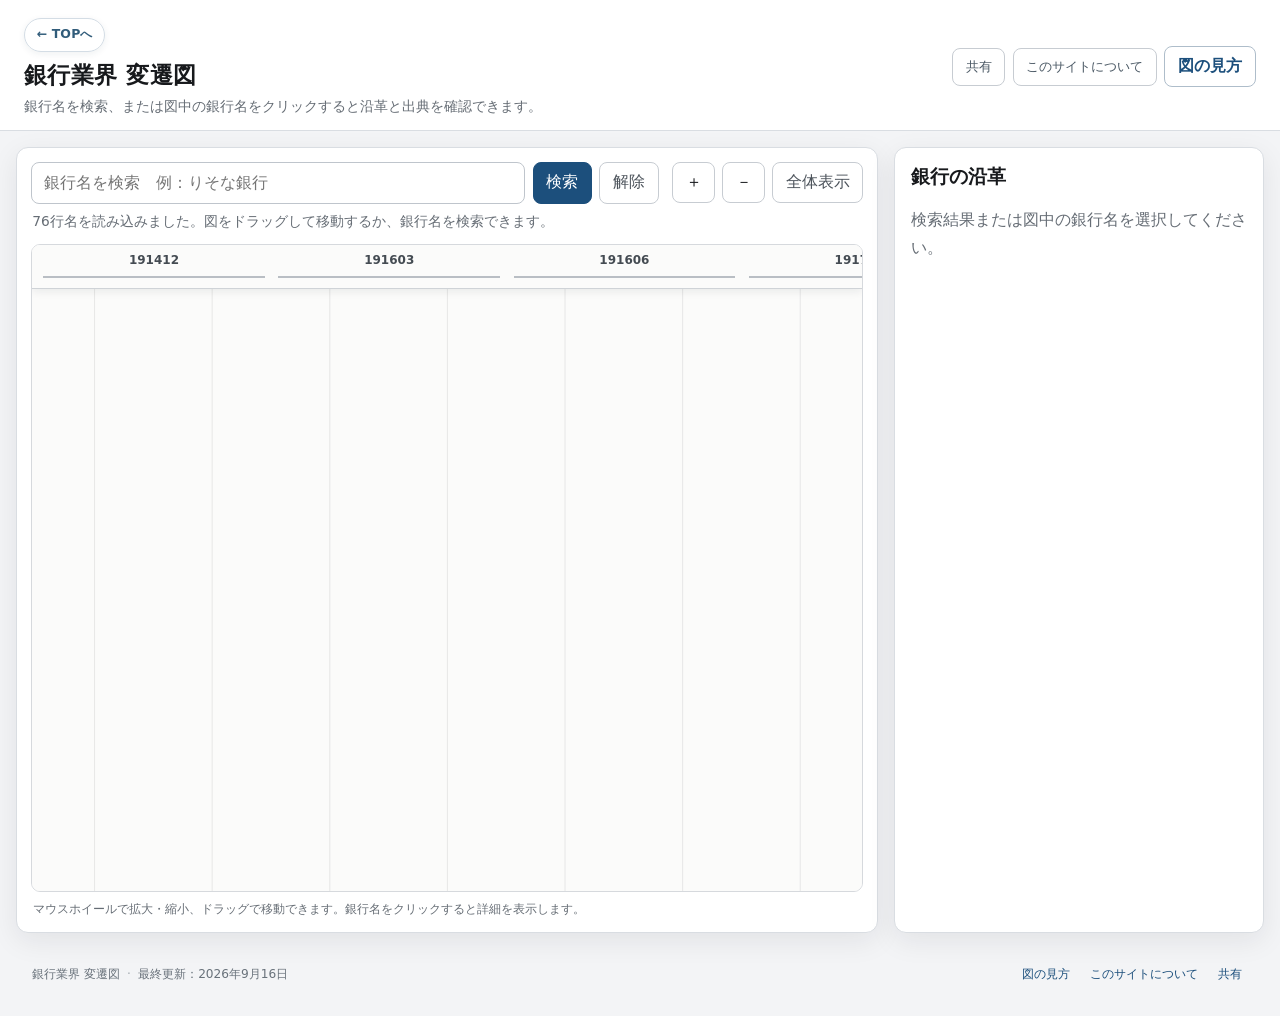
==== banking/index.html @ a8d5a422 "banking add" ====
<!doctype html>
<html lang="ja">
<head>
<meta charset="utf-8">
  <meta name="viewport" content="width=device-width, initial-scale=1">
  <title>銀行の変遷図｜合併・商号変更・前身・後継を時系列で検索</title>
  <meta name="description" content="日本の銀行の設立、商号変更、合併、一部営業譲渡、廃業を時系列で可視化した変遷図です。銀行名検索に加え、前身・後継・系列全体をたどり、各イベントの出典も確認できます。">
  <link rel="canonical" href="https://runrunruner.github.io/industry-history/banking/">
  <meta name="robots" content="index,follow">

  <meta name="theme-color" content="#1c4f7c">
  <meta property="og:type" content="website">
  <meta property="og:locale" content="ja_JP">
  <meta property="og:site_name" content="業界変遷図アーカイブ">
  <meta property="og:title" content="銀行の変遷図｜合併・商号変更・前身・後継を時系列で検索">
  <meta property="og:description" content="日本の銀行の設立、商号変更、合併、一部営業譲渡、廃業を時系列で可視化した変遷図です。銀行名検索に加え、前身・後継・系列全体をたどり、各イベントの出典も確認できます。">
  <meta property="og:url" content="https://runrunruner.github.io/industry-history/banking/">
  <meta property="og:image" content="https://runrunruner.github.io/industry-history/common/og-share.png">
  <meta property="og:image:alt" content="銀行の変遷図の共有用画像">
  <meta property="og:image:width" content="1536">
  <meta property="og:image:height" content="1024">

  <meta name="twitter:card" content="summary_large_image">
  <meta name="twitter:title" content="銀行の変遷図｜合併・商号変更・前身・後継を時系列で検索">
  <meta name="twitter:description" content="日本の銀行の設立、商号変更、合併、一部営業譲渡、廃業を時系列で可視化した変遷図です。銀行名検索に加え、前身・後継・系列全体をたどり、各イベントの出典も確認できます。">
  <meta name="twitter:image" content="https://runrunruner.github.io/industry-history/common/og-share.png">
  <meta name="twitter:image:alt" content="銀行の変遷図の共有用画像">

  <link rel="icon" href="../common/favicon.svg" type="image/svg+xml">
  <link rel="stylesheet" href="style.css">

  <script type="application/ld+json">
{
  "@context": "https://schema.org",
  "@graph": [
    {
      "@type": "WebPage",
      "@id": "https://runrunruner.github.io/industry-history/banking/#webpage",
      "url": "https://runrunruner.github.io/industry-history/banking/",
      "name": "銀行の変遷図｜合併・商号変更・前身・後継を時系列で検索",
      "description": "日本の銀行の設立、商号変更、合併、一部営業譲渡、廃業を時系列で可視化した変遷図です。銀行名検索に加え、前身・後継・系列全体をたどり、各イベントの出典も確認できます。",
      "inLanguage": "ja-JP",
      "isPartOf": {
        "@id": "https://runrunruner.github.io/industry-history/#website"
      },
      "breadcrumb": {
        "@id": "https://runrunruner.github.io/industry-history/banking/#breadcrumb"
      }
    },
    {
      "@type": "BreadcrumbList",
      "@id": "https://runrunruner.github.io/industry-history/banking/#breadcrumb",
      "itemListElement": [
        {
          "@type": "ListItem",
          "position": 1,
          "name": "業界変遷図アーカイブ",
          "item": "https://runrunruner.github.io/industry-history/"
        },
        {
          "@type": "ListItem",
          "position": 2,
          "name": "銀行業界 変遷図",
          "item": "https://runrunruner.github.io/industry-history/banking/"
        }
      ]
    }
  ]
}
  </script>
</head>
<body>
  <header class="site-header">
    <div class="site-title-block">
      <a class="back-to-top" href="../">← TOPへ</a>
      <h1>銀行業界 変遷図</h1>
      <p>銀行名を検索、または図中の銀行名をクリックすると沿革と出典を確認できます。</p>
    </div>
    <div class="header-actions">
      <button id="share-button" type="button" class="header-action-button">共有</button>
      <button id="about-button" type="button" class="header-action-button">このサイトについて</button>
      <button id="help-button" type="button" class="help-button">図の見方</button>
    </div>
  </header>

  <main class="app-shell">
    <section class="chart-section" aria-label="銀行業界変遷図">
      <div class="toolbar">
        <div class="search-area">
          <label class="sr-only" for="company-search">銀行名を検索</label>
          <div class="search-box">
            <input
              id="company-search"
              type="search"
              autocomplete="off"
              placeholder="銀行名を検索　例：りそな銀行"
              aria-controls="search-suggestions"
              aria-autocomplete="list"
            >
            <button id="search-button" type="button">検索</button>
            <button id="clear-button" type="button" class="secondary">解除</button>
          </div>
          <div id="search-suggestions" class="suggestions" role="listbox" hidden></div>
        </div>

        <div class="zoom-controls" aria-label="表示倍率">
          <button id="zoom-in" type="button" title="拡大" aria-label="拡大">＋</button>
          <button id="zoom-out" type="button" title="縮小" aria-label="縮小">－</button>
          <button id="fit-all" type="button" class="secondary">全体表示</button>
        </div>
      </div>

      <div id="status" class="status" aria-live="polite">データを読み込んでいます…</div>

      <div id="current-context" class="current-context" aria-live="polite" hidden>
        <span class="context-kicker">現在の表示</span>
        <strong id="context-company"></strong>
        <span class="context-separator">›</span>
        <span id="context-detail"></span>
      </div>

      <div id="svg-stage" class="svg-stage">
        <div class="loading">変遷図を読み込んでいます…</div>
      </div>

      <p class="chart-help">
        マウスホイールで拡大・縮小、ドラッグで移動できます。銀行名をクリックすると詳細を表示します。
      </p>
    </section>

    <aside id="detail-panel" class="detail-panel" aria-live="polite">
      <div class="detail-empty">
        <h2>銀行の沿革</h2>
        <p>検索結果または図中の銀行名を選択してください。</p>
      </div>
    </aside>
  </main>

  <button id="mobile-detail-jump" type="button" class="mobile-detail-jump" hidden>
    沿革を見る
  </button>

  <footer class="site-footer">
    <div class="footer-main">
      <span>銀行業界 変遷図</span>
      <span class="footer-separator">·</span>
      <span id="last-updated">最終更新を確認中…</span>
    </div>
    <div class="footer-actions">
      <button id="footer-help-button" type="button" class="footer-link-button">図の見方</button>
      <button id="footer-about-button" type="button" class="footer-link-button">このサイトについて</button>
      <button id="footer-share-button" type="button" class="footer-link-button">共有</button>
    </div>
  </footer>

  <dialog id="about-dialog" class="help-dialog">
    <div class="help-card">
      <div class="help-header">
        <div>
          <h2>このサイトについて</h2>
          <p>銀行の設立・商号変更・合併・一部営業譲渡・廃業を、時系列でたどるための変遷図です。</p>
        </div>
        <button id="about-close" type="button" class="icon-button" aria-label="閉じる">×</button>
      </div>

      <section class="help-section">
        <h3>掲載内容について</h3>
        <p class="help-copy">銀行名・年月・沿革は、公開資料や各行の沿革資料等をもとに整理しています。図では検索、前身・後継の追跡、系列全体の表示、各イベントの出典確認ができます。</p>
      </section>

      <section class="help-section">
        <h3>出典について</h3>
        <p class="help-copy">各イベントの出典は、銀行名を選択した際の沿革欄に表示します。URLは外部サイトへのリンクとして開き、書籍・社史・文献名などはテキストで表示します。</p>
      </section>

      <section class="help-section">
        <h3>免責事項</h3>
        <p class="help-copy">本サイトは銀行の歴史的な変遷を整理・可視化することを目的としたもので、掲載内容の正確性・完全性・最新性を保証するものではありません。投資判断、金融商品の選択、その他の取引判断には使用しないでください。また、本サイトは掲載各行から公式な承認・監修を受けたものではありません。</p>
      </section>

      <section class="help-section">
        <h3>プライバシー</h3>
        <p class="help-copy">この公開版には、Cookie、アクセス解析、広告、外部JavaScriptライブラリを組み込んでいません。出典URLを開いた場合は、リンク先サイトのプライバシーポリシーが適用されます。</p>
      </section>

      <section class="help-section">
        <h3>更新情報</h3>
        <p class="help-copy"><span id="about-last-updated">最終更新を確認中…</span></p>
      </section>
    </div>
  </dialog>

  <dialog id="help-dialog" class="help-dialog">
    <div class="help-card">
      <div class="help-header">
        <div>
          <h2>図の見方</h2>
          <p>銀行の色と線は、沿革上の役割を表しています。</p>
        </div>
        <button id="help-close" type="button" class="icon-button" aria-label="閉じる">×</button>
      </div>

      <section class="help-section">
        <h3>銀行ボックスの色</h3>
        <div class="legend-grid">
          <div class="legend-item"><span class="legend-box legend-est"></span><span><strong>設立</strong><small>新たに設立された銀行</small></span></div>
          <div class="legend-item"><span class="legend-box legend-rename-source"></span><span><strong>商号変更前</strong><small>商号変更直前の銀行名</small></span></div>
          <div class="legend-item"><span class="legend-box legend-rename"></span><span><strong>商号変更後</strong><small>商号変更後の銀行名</small></span></div>
          <div class="legend-item"><span class="legend-box legend-merge-source"></span><span><strong>合併前</strong><small>合併直前の銀行、吸収される銀行</small></span></div>
          <div class="legend-item"><span class="legend-box legend-merge"></span><span><strong>合併後</strong><small>合併後に存続する銀行</small></span></div>
          <div class="legend-item"><span class="legend-box legend-transfer-source"></span><span><strong>一部営業譲渡元</strong><small>営業の一部・複数部分を他行へ移す銀行</small></span></div>
          <div class="legend-item"><span class="legend-box legend-transfer-target"></span><span><strong>一部営業譲受先</strong><small>譲渡された営業を受ける銀行</small></span></div>
          <div class="legend-item"><span class="legend-box legend-close"></span><span><strong>廃業</strong><small>廃業・終了した銀行</small></span></div>
          <div class="legend-item"><span class="legend-box legend-current"></span><span><strong>現存</strong><small>図の最終時点で存続している銀行</small></span></div>
          <div class="legend-item"><span class="legend-terminal-unknown">?</span><span><strong>終端不明</strong><small>現在は存続していないが、終了時期・経緯が未確認</small></span></div>
          <div class="legend-item"><span class="legend-box legend-unknown"></span><span><strong>設立年月不明</strong><small>最初の確認時点より前から存在</small></span></div>
          <div class="legend-item"><span class="legend-box legend-uncertain"></span><span><strong>破線の枠</strong><small>年は判明しているが月が不明</small></span></div>
        </div>
      </section>

      <section class="help-section">
        <h3>線と年月の読み方</h3>
        <ul class="help-list">
          <li><span class="legend-line solid-line"></span>実線は銀行の存続・沿革のつながりを表します。</li>
          <li><span class="legend-line dashed-line"></span>破線と「－」は、表示された最初のイベントより前から銀行が存在していたことを表します。</li>
          <li><strong>「?」</strong>は、現在は存続していないことを確認しているものの、消滅・合併・承継等の時期や経緯が確認できていない「終端不明」の銀行を表します。</li>
          <li>商号変更月は、同じ年月の中で<strong>左側が変更前、右側が変更後</strong>です。</li>
          <li>合併月は、同じ年月の中で<strong>左側が合併直前、右側が合併直後</strong>です。</li>
          <li>合併前後で存続銀行の名称が同じ場合、その銀行名は重複させず1回だけ表示します。</li>
          <li><strong>一部営業譲渡</strong>は矢印付きの関係線で示します。譲渡元と譲受先の法人系列そのものは統合しません。</li>
          <li>一部営業譲渡で譲渡元が引き続き存続する場合は、右側にも同じ銀行名を表示します。</li>
          <li>イベントのない年月は省略し、間隔が空く箇所は「…」で示します。</li>
        </ul>
      </section>

      <section class="help-section">
        <h3>銀行を選択したとき</h3>
        <ul class="help-list">
          <li><strong>この銀行</strong>：選択した銀行そのものに関係する箇所を表示します。</li>
          <li><strong>前身</strong>：その銀行へ至る前身銀行・吸収銀行をさかのぼります。</li>
          <li><strong>後継</strong>：その銀行から先の商号変更・合併先をたどります。</li>
          <li><strong>系列全体</strong>：前身・後継・合併銀行を含む同一系列全体を表示します。</li>
        </ul>
      </section>

      <section class="help-section">
        <h3>出典</h3>
        <p class="help-copy">
          各イベントの出典は右側の沿革欄に表示します。URLはクリック可能なリンク、文献名などは通常テキストとして表示します。
        </p>
      </section>
    </div>
  </dialog>

  <script src="app.js"></script>
</body>
</html>
---- banking/style.css ----
:root {
  --bg: #f3f4f6;
  --panel: #ffffff;
  --ink: #17191c;
  --muted: #666d75;
  --line: #d9dde2;
  --accent: #1c4f7c;
  --accent-soft: #e9f1f8;
  --shadow: 0 8px 28px rgba(20, 30, 40, .08);
}

* { box-sizing: border-box; }

html, body {
  margin: 0;
  min-height: 100%;
  background: var(--bg);
  color: var(--ink);
  font-family: "Yu Gothic", "Meiryo", system-ui, sans-serif;
}

button, input { font: inherit; }

button {
  border: 1px solid #c7ccd2;
  background: #fff;
  color: var(--ink);
  border-radius: 8px;
  padding: .55rem .8rem;
  cursor: pointer;
}

button:hover { background: #f4f6f8; }

button:focus-visible,
input:focus-visible,
.company-node:focus-visible {
  outline: 3px solid rgba(28, 79, 124, .28);
  outline-offset: 2px;
}

button.secondary { color: #4c535b; }

.site-header {
  display: flex;
  align-items: center;
  justify-content: space-between;
  gap: 1rem;
  padding: 1.1rem 1.5rem .9rem;
  background: var(--panel);
  border-bottom: 1px solid var(--line);
}

.site-title-block { min-width: 0; }

.site-header h1 {
  margin: 0;
  font-size: 1.45rem;
  letter-spacing: .02em;
}

.site-header p {
  margin: .35rem 0 0;
  color: var(--muted);
  font-size: .9rem;
}

.help-button {
  flex: 0 0 auto;
  border-color: #aebdca;
  color: var(--accent);
  font-weight: 700;
}


.header-actions {
  display: flex;
  flex: 0 0 auto;
  align-items: center;
  gap: .45rem;
}

.header-action-button {
  color: #4b5965;
  font-size: .82rem;
}

.app-shell {
  display: grid;
  grid-template-columns: minmax(0, 1fr) 370px;
  gap: 1rem;
  padding: 1rem;
  min-height: calc(100vh - 90px);
}

.chart-section,
.detail-panel {
  min-width: 0;
  background: var(--panel);
  border: 1px solid var(--line);
  border-radius: 12px;
  box-shadow: var(--shadow);
}

.chart-section { padding: .85rem; }

.toolbar {
  display: flex;
  gap: .8rem;
  align-items: flex-start;
  justify-content: space-between;
  flex-wrap: wrap;
}

.search-area {
  position: relative;
  flex: 1 1 520px;
  max-width: 760px;
}

.search-box {
  display: grid;
  grid-template-columns: minmax(220px, 1fr) auto auto;
  gap: .45rem;
}

.search-box input {
  width: 100%;
  border: 1px solid #bfc5cc;
  border-radius: 8px;
  padding: .65rem .75rem;
  background: #fff;
}

.search-box #search-button {
  background: var(--accent);
  border-color: var(--accent);
  color: #fff;
}

.suggestions {
  position: absolute;
  z-index: 20;
  top: calc(100% + .35rem);
  left: 0;
  right: 0;
  max-height: 310px;
  overflow: auto;
  background: #fff;
  border: 1px solid #cdd2d8;
  border-radius: 9px;
  box-shadow: 0 12px 32px rgba(20, 30, 40, .16);
}

.suggestion-item {
  display: block;
  width: 100%;
  text-align: left;
  border: 0;
  border-radius: 0;
  padding: .65rem .8rem;
}

.suggestion-item + .suggestion-item { border-top: 1px solid #eef0f2; }

.zoom-controls {
  display: flex;
  gap: .4rem;
}

.zoom-controls button { min-width: 2.6rem; }

.status {
  min-height: 1.7rem;
  margin: .55rem .1rem .25rem;
  color: var(--muted);
  font-size: .86rem;
}


.current-context {
  display: flex;
  align-items: center;
  gap: .45rem;
  min-height: 2.15rem;
  margin: 0 .1rem .55rem;
  padding: .4rem .6rem;
  border: 1px solid #d6e1eb;
  border-radius: 7px;
  background: #f5f9fc;
  color: #35424e;
  font-size: .78rem;
  line-height: 1.4;
  overflow: hidden;
}

.current-context[hidden] {
  display: none;
}

.context-kicker {
  flex: 0 0 auto;
  color: #71808d;
  font-size: .68rem;
}

#context-company {
  flex: 0 0 auto;
  color: var(--accent);
}

.context-separator {
  flex: 0 0 auto;
  color: #9aa3aa;
}

#context-detail {
  min-width: 0;
  overflow: hidden;
  text-overflow: ellipsis;
  white-space: nowrap;
}

.svg-stage {
  position: relative;
  width: 100%;
  height: min(72vh, 850px);
  min-height: 460px;
  overflow: hidden;
  border: 1px solid #d6d9dd;
  border-radius: 9px;
  background: #fbfbfa;
  cursor: grab;
  user-select: none;
  touch-action: none;
}

.svg-stage.is-dragging { cursor: grabbing; }

.svg-stage > svg {
  display: block;
  width: 100%;
  height: 100%;
}


/* 固定年月見出し
   SVG本体は縦方向に移動しても、年月だけは表示領域の上端に残す。 */
#svg-stage > svg .month-label,
#svg-stage > svg .month-span {
  opacity: 0;
}

.timeline-overlay {
  position: absolute;
  z-index: 18;
  top: 0;
  left: 0;
  right: 0;
  height: 44px;
  overflow: hidden;
  pointer-events: none;
  background: rgba(251, 251, 250, .96);
  border-bottom: 1px solid #cfd3d7;
  box-shadow: 0 3px 8px rgba(20, 30, 40, .07);
  backdrop-filter: blur(2px);
}

.timeline-track {
  position: relative;
  width: 100%;
  height: 100%;
}

.timeline-label {
  position: absolute;
  top: 9px;
  transform: translateX(-50%);
  color: #444b52;
  font-size: 12px;
  font-weight: 700;
  line-height: 1;
  white-space: nowrap;
  font-variant-numeric: tabular-nums;
}

.timeline-span {
  position: absolute;
  top: 31px;
  height: 0;
  border-top: 2px solid #b9bec4;
}

.loading {
  display: grid;
  place-items: center;
  height: 100%;
  padding: 1rem;
  text-align: center;
  color: var(--muted);
}

.chart-help {
  margin: .55rem .15rem .05rem;
  color: var(--muted);
  font-size: .78rem;
}

.detail-panel {
  padding: 1rem;
  overflow: auto;
  max-height: calc(100vh - 112px);
}

.detail-empty h2,
.detail-header h2 {
  margin: 0;
  font-size: 1.2rem;
}

.detail-empty p {
  color: var(--muted);
  line-height: 1.7;
}

.detail-header {
  padding-bottom: .8rem;
  border-bottom: 1px solid var(--line);
}

.detail-title-row {
  display: flex;
  gap: .5rem;
  align-items: center;
  flex-wrap: wrap;
}

.current-badge {
  display: inline-flex;
  padding: .16rem .5rem;
  border-radius: 999px;
  background: #e8f4ec;
  color: #285b39;
  font-size: .74rem;
  font-weight: 700;
}

.terminal-unknown-badge {
  display: inline-flex;
  padding: .16rem .5rem;
  border-radius: 999px;
  background: #fff2ea;
  color: #7b4c39;
  font-size: .74rem;
  font-weight: 700;
}

.terminal-unknown-detail-note {
  margin: .45rem 0 0;
  padding: .55rem .65rem;
  border-left: 3px solid #b8785b;
  border-radius: 0 7px 7px 0;
  background: #fff8f4;
  color: #684838;
  font-size: .76rem;
  line-height: 1.65;
}

.detail-meta {
  margin: .4rem 0 0;
  color: var(--muted);
  font-size: .78rem;
}

.mode-controls {
  display: grid;
  grid-template-columns: repeat(2, minmax(0, 1fr));
  gap: .35rem;
  margin-top: .7rem;
}

.mode-button {
  padding: .48rem .35rem;
  font-size: .78rem;
}

.mode-button.is-active {
  background: var(--accent);
  border-color: var(--accent);
  color: #fff;
}

.detail-actions {
  display: flex;
  align-items: center;
  gap: .45rem;
  margin-top: .55rem;
}

.copy-link-button {
  font-size: .75rem;
  color: var(--accent);
}

.copy-feedback {
  min-height: 1em;
  color: #37704a;
  font-size: .7rem;
}

.mobile-back-button {
  display: none;
  margin-left: auto;
  font-size: .75rem;
}

.history-list {
  list-style: none;
  margin: .9rem 0 0;
  padding: 0;
}

.history-item {
  position: relative;
  padding: 0 0 1rem 1.15rem;
  border-left: 2px solid #dbe1e7;
  margin-left: .3rem;
}

.history-item:last-child { padding-bottom: 0; }

.history-item::before {
  content: "";
  position: absolute;
  left: -6px;
  top: .3rem;
  width: 10px;
  height: 10px;
  border-radius: 50%;
  background: var(--accent);
}

.event-focus-button {
  display: block;
  width: 100%;
  margin: 0 0 .45rem;
  padding: .45rem .5rem;
  border: 1px solid transparent;
  border-radius: 7px;
  background: transparent;
  color: inherit;
  text-align: left;
  cursor: pointer;
}

.event-focus-button:hover {
  background: #f2f6fa;
  border-color: #d8e4ee;
}

.event-focus-button.is-active {
  background: var(--accent-soft);
  border-color: #9ebbd2;
  box-shadow: inset 3px 0 0 var(--accent);
}

.event-top-row {
  display: flex;
  align-items: center;
  gap: .38rem;
  min-width: 0;
}

.event-date {
  color: var(--accent);
  font-size: .78rem;
  font-weight: 700;
}

.event-type {
  display: inline-block;
  padding: .08rem .38rem;
  background: var(--accent-soft);
  border-radius: 4px;
  color: #385d7d;
  font-size: .7rem;
}

.event-focus-hint {
  margin-left: auto;
  color: #7a8792;
  font-size: .68rem;
  white-space: nowrap;
}

.event-focus-button:hover .event-focus-hint,
.event-focus-button.is-active .event-focus-hint {
  color: var(--accent);
}

.event-description {
  display: block;
  margin-top: .28rem;
  line-height: 1.55;
  font-size: .9rem;
}

.source-block {
  padding: .48rem .55rem;
  background: #f7f8fa;
  border-radius: 6px;
  color: #555d65;
  font-size: .75rem;
  line-height: 1.55;
}

.source-label { font-weight: 700; }

.source-entry {
  display: block;
  margin-top: .16rem;
  overflow-wrap: anywhere;
}

.source-entry a {
  color: #1b5e91;
  text-decoration: underline;
  text-underline-offset: 2px;
}

.no-source { color: #8a9097; }

.search-result-list {
  margin: .7rem 0 0;
  padding: 0;
  list-style: none;
}

.search-result-list button {
  width: 100%;
  text-align: left;
  margin-bottom: .4rem;
}

.mobile-detail-jump {
  display: none;
  position: fixed;
  z-index: 35;
  right: 1rem;
  bottom: 1rem;
  background: var(--accent);
  border-color: var(--accent);
  color: #fff;
  box-shadow: 0 8px 24px rgba(20, 30, 40, .22);
}


.site-footer {
  display: flex;
  align-items: center;
  justify-content: space-between;
  gap: 1rem;
  margin: 0 1rem 1rem;
  padding: .8rem 1rem;
  color: #69727b;
  font-size: .76rem;
}

.footer-main,
.footer-actions {
  display: flex;
  align-items: center;
  gap: .45rem;
  flex-wrap: wrap;
}

.footer-separator {
  color: #a4abb1;
}

.footer-link-button {
  padding: .25rem .4rem;
  border: 0;
  background: transparent;
  color: var(--accent);
  font-size: .76rem;
}

.footer-link-button:hover {
  background: #eaf1f7;
}

/* Help / legend */
.help-dialog {
  width: min(820px, calc(100vw - 2rem));
  max-height: min(88vh, 900px);
  margin: auto;
  padding: 0;
  border: 0;
  border-radius: 14px;
  box-shadow: 0 22px 70px rgba(20, 30, 40, .28);
}

.help-dialog::backdrop {
  background: rgba(20, 27, 34, .5);
}

.help-card {
  padding: 1.15rem 1.25rem 1.3rem;
  overflow: auto;
  max-height: min(88vh, 900px);
  background: #fff;
}

.help-header {
  display: flex;
  align-items: flex-start;
  justify-content: space-between;
  gap: 1rem;
  padding-bottom: .8rem;
  border-bottom: 1px solid var(--line);
}

.help-header h2 {
  margin: 0;
  font-size: 1.35rem;
}

.help-header p {
  margin: .3rem 0 0;
  color: var(--muted);
  font-size: .85rem;
}

.icon-button {
  width: 2.2rem;
  height: 2.2rem;
  padding: 0;
  border-radius: 999px;
  font-size: 1.3rem;
}

.help-section { margin-top: 1rem; }

.help-section h3 {
  margin: 0 0 .6rem;
  font-size: .95rem;
}

.legend-grid {
  display: grid;
  grid-template-columns: repeat(2, minmax(0, 1fr));
  gap: .55rem .8rem;
}

.legend-item {
  display: flex;
  gap: .6rem;
  align-items: center;
  min-width: 0;
  padding: .48rem;
  background: #fafbfc;
  border-radius: 7px;
}

.legend-item strong,
.legend-item small {
  display: block;
}

.legend-item strong { font-size: .8rem; }

.legend-item small {
  margin-top: .12rem;
  color: var(--muted);
  font-size: .7rem;
  line-height: 1.4;
}

.legend-box {
  flex: 0 0 42px;
  width: 42px;
  height: 22px;
  border: 2px solid #333;
  border-radius: 4px;
  background: #fff;
}

.legend-est { background:#eef4ff; border-color:#4361a8; }
.legend-rename-source { background:#f9fbfd; border-color:#6666a8; }
.legend-rename { background:#f7f7ff; border-color:#6666a8; }
.legend-merge-source { background:#f9fbfd; border-color:#666; }
.legend-merge { background:#eef8f1; border-color:#4e7f60; }
.legend-transfer-source { background:#f2f8fa; border-color:#4f7c8a; }
.legend-transfer-target { background:#f0f8f6; border-color:#4f7c8a; }
.legend-close { background:#fff3f1; border-color:#a75d53; }
.legend-current { background:#fff8e8; border-color:#8a6d2f; }
.legend-terminal-unknown {
  display: inline-flex;
  align-items: center;
  justify-content: center;
  width: 22px;
  height: 22px;
  flex: 0 0 22px;
  border: 1.7px solid #8a5a44;
  border-radius: 50%;
  background: #fff8f2;
  color: #7b4c39;
  font-size: .76rem;
  font-weight: 700;
}
.legend-unknown { background:#fff; border-color:#777; }
.legend-uncertain { background:#fff; border-color:#777; border-style:dashed; }

.help-list {
  margin: .4rem 0 0;
  padding-left: 1.35rem;
  color: #3f464d;
  font-size: .82rem;
  line-height: 1.75;
}

.help-copy {
  margin: 0;
  color: #3f464d;
  font-size: .82rem;
  line-height: 1.7;
}

.legend-line {
  display: inline-block;
  width: 42px;
  margin-right: .5rem;
  vertical-align: middle;
  border-top: 3px solid #444;
}

.dashed-line { border-top-style: dashed; border-color: #777; }

.sr-only {
  position: absolute !important;
  width: 1px !important;
  height: 1px !important;
  padding: 0 !important;
  margin: -1px !important;
  overflow: hidden !important;
  clip: rect(0,0,0,0) !important;
  white-space: nowrap !important;
  border: 0 !important;
}

/* Inline SVG search / lineage state */
#svg-stage .company-node,
#svg-stage .history-line {
  transition: opacity .16s ease, filter .16s ease;
}

#svg-stage .company-node { cursor: pointer; }

#svg-stage .web-dim { opacity: .11 !important; }
#svg-stage .web-hit { opacity: 1 !important; }

#svg-stage g.web-hit .box {
  stroke: #0d5f98 !important;
  stroke-width: 3.6px !important;
  filter: drop-shadow(0 2px 4px rgba(13,95,152,.25));
}

#svg-stage path.web-hit,
#svg-stage line.web-hit {
  stroke: #0d5f98 !important;
  stroke-width: 4px !important;
}


#svg-stage g.web-primary .box {
  stroke: #063c63 !important;
  stroke-width: 5.4px !important;
  filter: drop-shadow(0 3px 6px rgba(6, 60, 99, .32));
}

@media (max-width: 900px) {
  .app-shell { grid-template-columns: 1fr; }

  .detail-panel {
    max-height: none;
    min-height: 240px;
  }

  .svg-stage {
    height: 62vh;
    min-height: 400px;
  }
}

@media (max-width: 700px) {
  .site-header {
    align-items: flex-start;
    padding: .85rem .9rem;
  }

  .site-header h1 { font-size: 1.25rem; }
  .site-header p { font-size: .78rem; line-height: 1.5; }

  .header-actions {
    flex-wrap: wrap;
    justify-content: flex-end;
    gap: .3rem;
  }

  .help-button,
  .header-action-button {
    padding: .38rem .5rem;
    font-size: .7rem;
  }

  .app-shell {
    padding: .55rem;
    gap: .6rem;
  }

  .chart-section,
  .detail-panel {
    border-radius: 9px;
  }

  .chart-section { padding: .55rem; }

  .search-area {
    flex-basis: 100%;
    max-width: none;
  }

  .search-box {
    grid-template-columns: minmax(0, 1fr) auto;
  }

  .search-box input {
    grid-column: 1 / -1;
    padding: .62rem .7rem;
  }

  .search-box #search-button,
  .search-box .secondary {
    width: 100%;
  }

  .zoom-controls {
    width: 100%;
  }

  .zoom-controls button {
    flex: 1 1 auto;
  }

  .status { font-size: .76rem; }

  .current-context {
    align-items: flex-start;
    flex-wrap: wrap;
    font-size: .74rem;
  }

  #context-detail {
    flex-basis: 100%;
    white-space: normal;
    overflow: visible;
    text-overflow: clip;
  }

  .svg-stage {
    height: 56vh;
    min-height: 340px;
  }

  .timeline-overlay {
    height: 40px;
  }

  .timeline-label {
    top: 8px;
    font-size: 11px;
  }

  .timeline-span {
    top: 28px;
  }

  .chart-help {
    font-size: .7rem;
    line-height: 1.5;
  }

  .detail-panel {
    padding: .8rem;
    scroll-margin-top: .5rem;
  }

  .mobile-back-button { display: inline-flex; }

  body.has-selection .mobile-detail-jump {
    display: block;
  }

  .mode-controls {
    grid-template-columns: repeat(2, minmax(0, 1fr));
  }

  .legend-grid { grid-template-columns: 1fr; }

  .help-dialog {
    width: calc(100vw - 1rem);
    max-height: calc(100vh - 1rem);
  }

  .help-card {
    padding: .9rem;
    max-height: calc(100vh - 1rem);
  }

  .site-footer {
    align-items: flex-start;
    flex-direction: column;
    margin: 0 .55rem .7rem;
    padding: .7rem .4rem;
  }
}


/* Public site navigation */
.back-to-top {
  display: inline-flex;
  align-items: center;
  width: max-content;
  min-height: 34px;
  margin: 0 0 .55rem;
  padding: .42rem .72rem;
  color: #315c7a;
  background: rgba(255, 255, 255, .92);
  border: 1px solid #d4dde5;
  border-radius: 999px;
  box-shadow: 0 2px 7px rgba(31, 55, 73, .07);
  font-size: .78rem;
  font-weight: 700;
  line-height: 1;
  letter-spacing: .015em;
  text-decoration: none;
  transition:
    background-color .16s ease,
    border-color .16s ease,
    color .16s ease,
    box-shadow .16s ease,
    transform .16s ease;
}

.back-to-top:hover {
  color: var(--accent);
  background: #fff;
  border-color: #aebfcd;
  box-shadow: 0 4px 11px rgba(31, 55, 73, .11);
  transform: translateY(-1px);
  text-decoration: none;
}

.back-to-top:active {
  transform: translateY(0);
  box-shadow: 0 2px 6px rgba(31, 55, 73, .08);
}

.back-to-top:focus-visible {
  outline: 3px solid rgba(47, 111, 159, .24);
  outline-offset: 2px;
}

@media (max-width: 700px) {
  /* Mobile: avoid squeezing the title block beside navigation/actions. */
  .site-header {
    flex-direction: column;
    align-items: stretch;
    gap: .65rem;
  }

  .site-title-block {
    width: 100%;
    min-width: 0;
  }

  .site-header h1,
  .site-header p {
    overflow-wrap: anywhere;
    word-break: normal;
  }

  .header-actions {
    width: 100%;
    justify-content: flex-start;
  }

  .back-to-top {
    width: max-content;
    margin-bottom: .45rem;
  }
}


.mode-button:disabled,
.mode-button.is-disabled {
  opacity: .38;
  color: #7d8790;
  background: #eef1f3;
  border-color: #d8dde2;
  cursor: not-allowed;
  box-shadow: none;
}

.mode-button:disabled:hover,
.mode-button.is-disabled:hover {
  background: #eef1f3;
  border-color: #d8dde2;
  color: #7d8790;
}


.header-nav-link {
  display: inline-flex;
  align-items: center;
  justify-content: center;
  min-height: 2.25rem;
  padding: .45rem .72rem;
  border: 1px solid #c7ccd2;
  border-radius: 8px;
  background: #fff;
  color: #4b5965;
  font-size: .82rem;
  font-weight: 700;
  text-decoration: none;
}

.header-nav-link:hover {
  background: #f4f6f8;
}

.header-nav-link:focus-visible {
  outline: 3px solid rgba(28, 79, 124, .28);
  outline-offset: 2px;
}
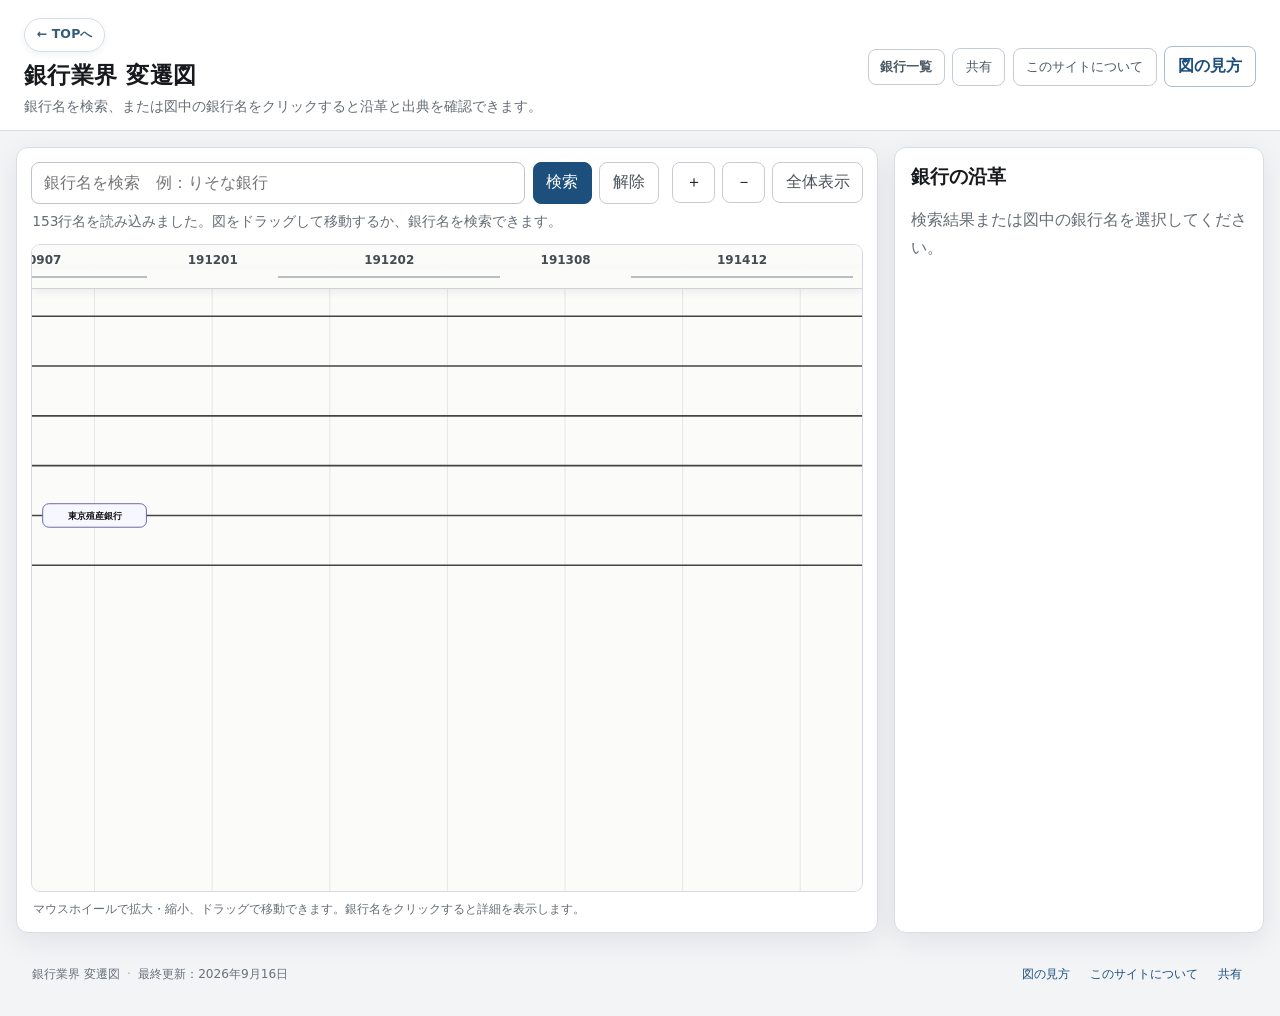
==== commit 50373d9c: "bank update" ====
--- a/banking/index.html
+++ b/banking/index.html
@@ -77,6 +77,7 @@
       <p>銀行名を検索、または図中の銀行名をクリックすると沿革と出典を確認できます。</p>
     </div>
     <div class="header-actions">
+      <a class="header-nav-link" href="banks/">銀行一覧</a>
       <button id="share-button" type="button" class="header-action-button">共有</button>
       <button id="about-button" type="button" class="header-action-button">このサイトについて</button>
       <button id="help-button" type="button" class="help-button">図の見方</button>
